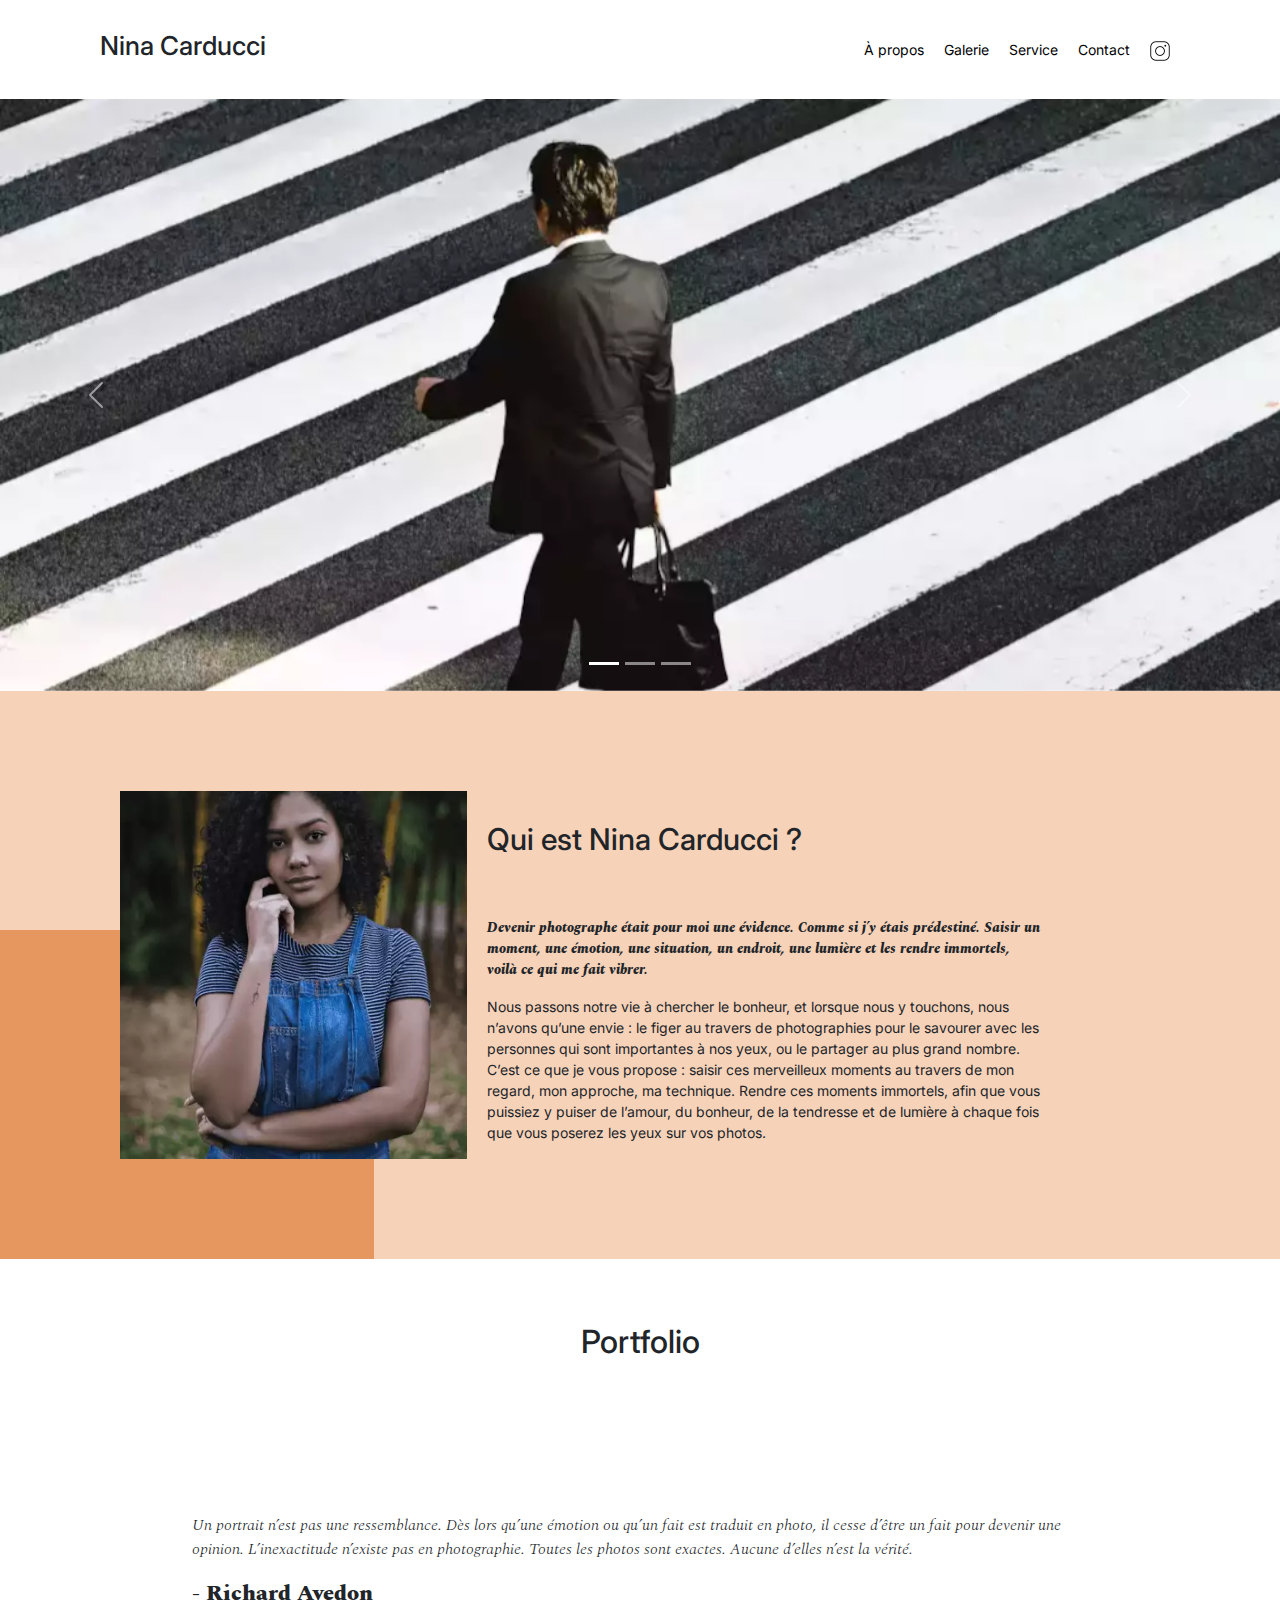
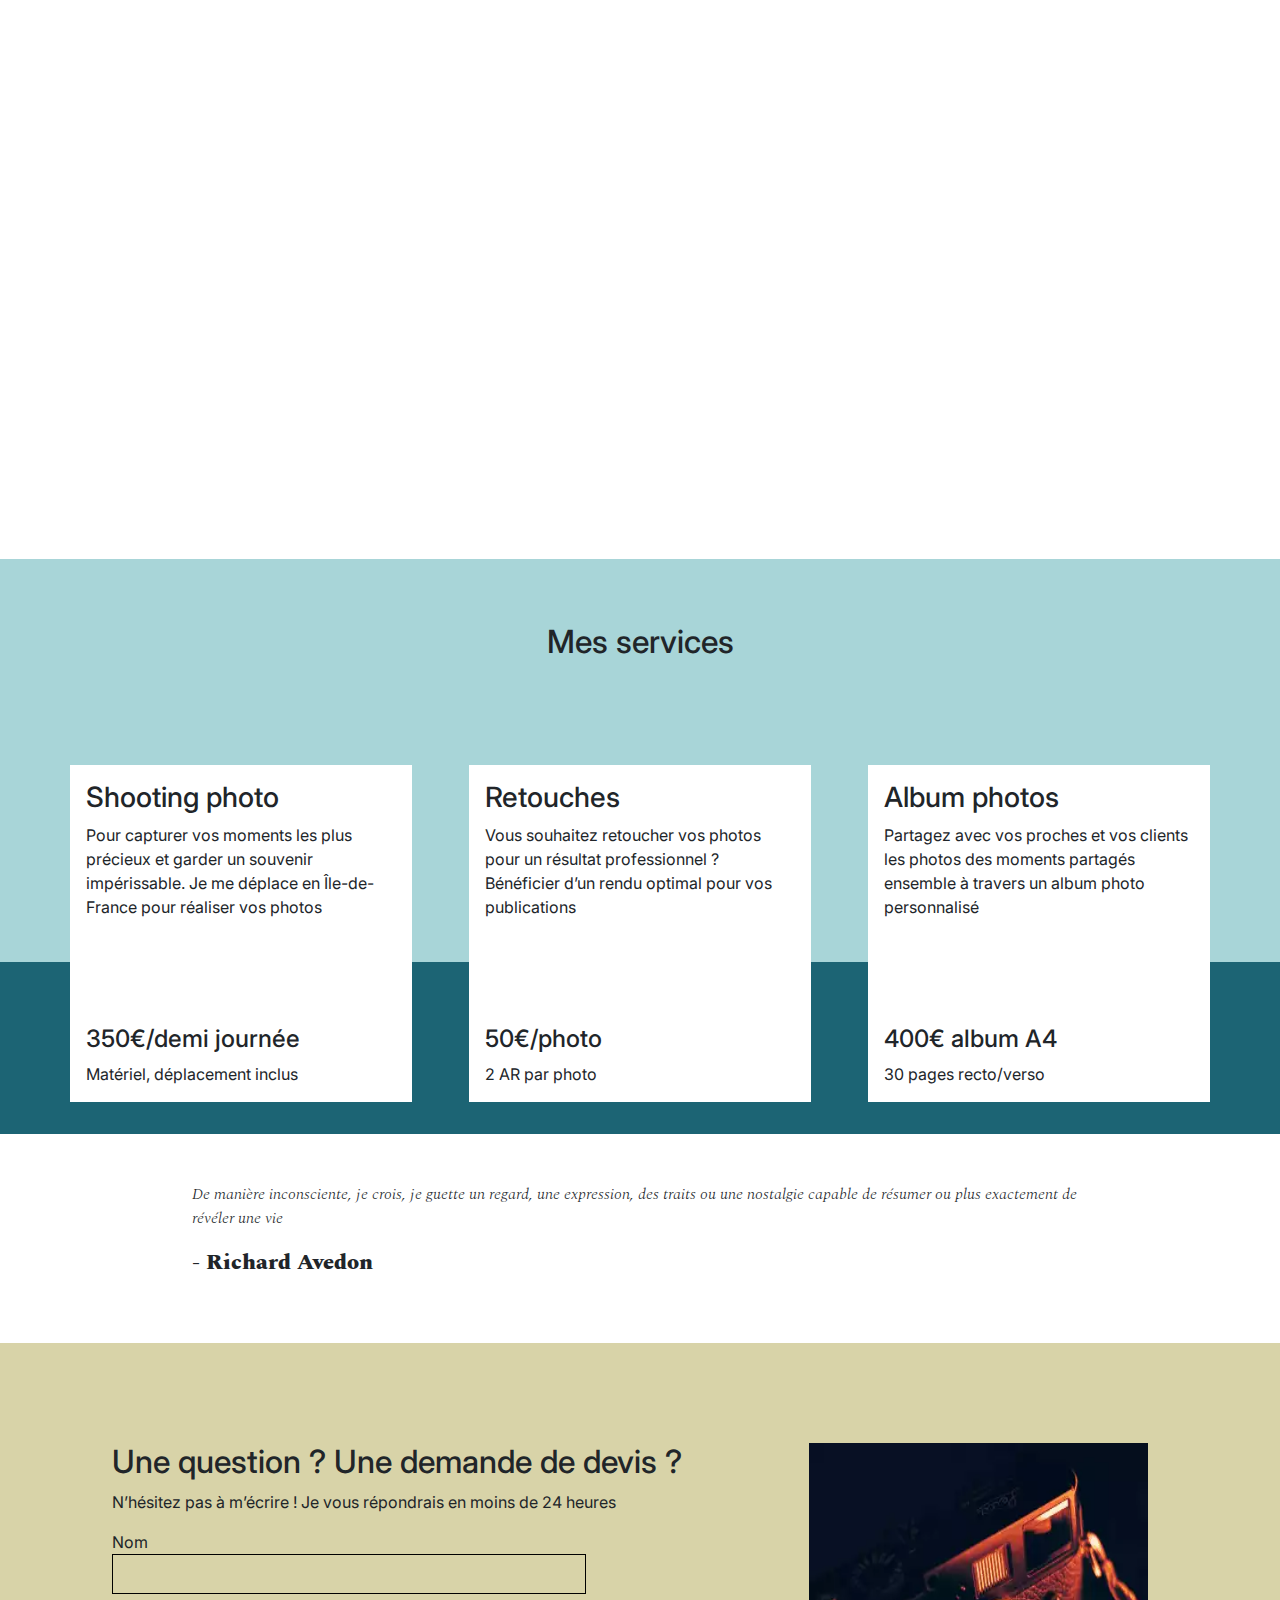
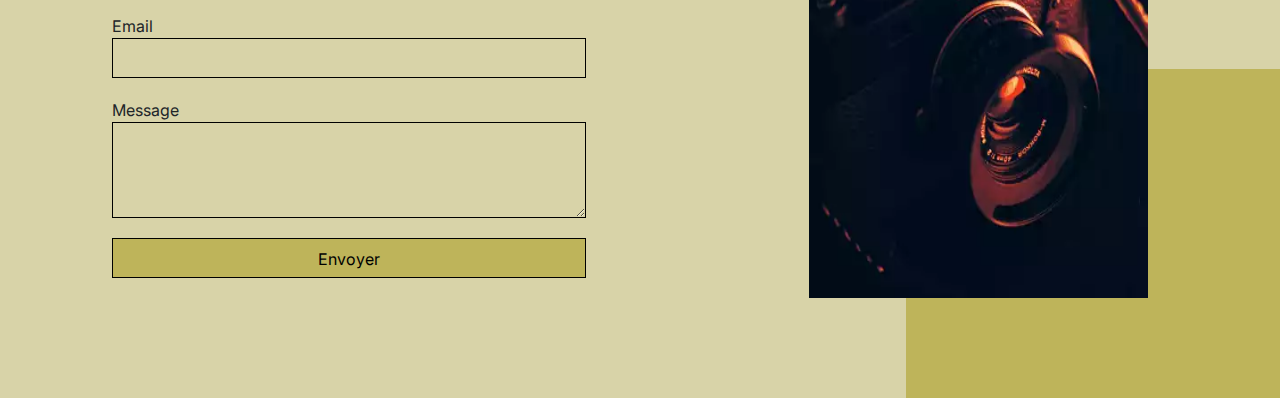
==== index.html @ c4b58dfb "Redimensionnement 1st img slider + logo IG" ====
<!DOCTYPE html>
<html lang="fr">
<head>
	<title>Gallerie Photos Nina Carducci</title>
	<meta name="description" content="Bienvenue sur la gallerie photo de Nina Carducci, photographe Freelance à Bordeaux. Passionnée par la photo, je vous propose mes services tels que : Shooting photo, retouches, album photos.">
	<meta name="viewport" content="width=device-width, initial-scale=1.0">
	<link rel="stylesheet" href="./assets/bootstrap/bootstrap.min.css">
	<link rel="stylesheet" href="./assets/style.min.css">
	<link rel="preconnect" href="https://fonts.googleapis.com">
	<link rel="preconnect" href="https://fonts.gstatic.com" crossorigin>
	<link rel="preload" as="script" href="./assets/bootstrap/bootstrap.bundle.min.js" fetchpriority="high">
	<link href="https://fonts.googleapis.com/css2?family=Inter&family=Spectral:ital,wght@0,400;1,300;1,400;1,800&display=swap" rel="stylesheet">
	<meta charset="UTF-8">
</head>
<body>
	<header>
		<div class="top-header">
			<h1 class="name">Nina Carducci</h1>
			<div class="nav">   
				<ul>
					<li><a href="#about">À propos</a></li>
					<li><a href="#gallery">Galerie</a></li>
					<li><a href="#services">Service</a></li>
					<li><a href="#contact">Contact</a></li>
					<li><a class="social-link" href="https://www.instagram.com/ninacarducci.photo/?hl=fr" target="_blank"><img src="assets/images/instagram.png" alt="Logo instagram" width="20px" height="20px"></a></li>
				</ul>
			</div>
		</div>
	</header>
	<div id="header">
		
		<div id="carouselExampleIndicators" class="carousel slide" data-bs-ride="carousel">
			<div class="carousel-indicators">
				<button type="button" data-bs-target="#carouselExampleIndicators" data-bs-slide-to="0" class="active" aria-current="true" aria-label="Slide 1"></button>
				<button type="button" data-bs-target="#carouselExampleIndicators" data-bs-slide-to="1" aria-label="Slide 2"></button>
				<button type="button" data-bs-target="#carouselExampleIndicators" data-bs-slide-to="2" aria-label="Slide 3"></button>
			</div>
			<div class="carousel-inner">
				<div class="carousel-item active">
					<img src="./assets/images/slider/photo-ryoji-iwata-min-min.webp" class="d-block" alt="Photo d'un homme traversant la rue" width="100%" height="100%" loading="eager">
				</div>
				<div class="carousel-item">
					<img src="./assets/images/slider/photo-nicholas-green-min.webp" class="d-block" alt="Photo de spectateurs lors d'un évenement" width="100%" height="100%" loading="lazy">
				</div>
				<div class="carousel-item">
					<img src="./assets/images/slider/photo-edward-cisneros-min.webp" class="d-block" alt="Photo de mariage" width="100%" height="100%" loading="lazy">
				</div>
			</div>
			<button class="carousel-control-prev" type="button" data-bs-target="#carouselExampleIndicators" data-bs-slide="prev">
				<span class="carousel-control-prev-icon" aria-hidden="true"></span>
				<span class="visually-hidden">Previous</span>
			</button>
			<button class="carousel-control-next" type="button" data-bs-target="#carouselExampleIndicators" data-bs-slide="next">
				<span class="carousel-control-next-icon" aria-hidden="true"></span>
				<span class="visually-hidden">Next</span>
			</button>
		</div>
	</div>
	<main>
		<div id="about">
			<div class="picture left">
				<img src="./assets/images/nina-min.webp" alt="Portrait de Nina Carducci" width="100%" height="100%">
			</div>
			<div id="about-me">
				<h2 class="about-me__title">Qui est Nina Carducci ?</h2>
				<p class="about-me__introduction">Devenir photographe était pour moi une évidence. Comme si j’y étais prédestiné. Saisir un moment, une émotion, une situation, un endroit, une lumière et les rendre immortels, voilà ce qui me fait vibrer.</p>
				<p>Nous passons notre vie à chercher le bonheur, et lorsque nous y touchons, nous n’avons qu’une envie : le figer au travers de photographies pour le savourer avec les personnes qui sont importantes à nos yeux, ou le partager au plus grand nombre.
					C’est ce que je vous propose : saisir ces merveilleux moments au travers de mon regard, mon approche, ma technique. Rendre ces moments immortels, afin que vous puissiez y puiser de l’amour, du bonheur, de la tendresse et de lumière à chaque fois que vous poserez les yeux sur vos photos.</p>
				</div>
			</div>
			<div id="gallery">
				<h2 class="title">Portfolio</h2>
				<div class="container py-3">
					<div class="gallery" style="display: none">
						<img data-gallery-tag="Concert" class="gallery-item" src="./assets/images/gallery/concerts/photo-concert-aaron-paul-min.webp" alt="Photo de concert Aaron Paul" width="100%" height="100%"/>
						<img data-gallery-tag="Entreprises" class="gallery-item" src="./assets/images/gallery/entreprise/photo-ali-morshedlou-min.webp" alt="Photo entreprise Ali Morshedlou" width="100%" height="100%"/>
						<img data-gallery-tag="Entreprises" class="gallery-item" src="./assets/images/gallery/entreprise/photo-jason-goodman-min.webp" alt="Photo entreprise Jason Goodman" width="100%" height="100%"/>
						<img data-gallery-tag="Mariages" class="gallery-item" src="./assets/images/gallery/mariage/mariage-hannah-busing-min.webp" alt="Photo de mariage Hanna Busing" width="100%" height="100%"/>
						<img data-gallery-tag="Portrait" class="gallery-item" src="./assets/images/gallery/portraits/portrait-ade-tunji-min.webp" alt="Photo portrait Ade Tunji" width="100%" height="100%"/>
						<img data-gallery-tag="Mariages" class="gallery-item" src="./assets/images/gallery/mariage/mariage-jakob-owens-min.webp" alt="Photo de mariage Jakob Owens" width="100%" height="100%"/>
						<img data-gallery-tag="Portrait" class="gallery-item" src="./assets/images/gallery/portraits/portrait-nino-van-prattenburg-min.webp" alt="Photo portrait Nino Van Prattenburg" width="100%" height="100%"/>
						<img data-gallery-tag="Concert" class="gallery-item" src="./assets/images/gallery/concerts/photo-concert-austin-neill-min.webp" alt="Photo de concert Austin Neill" width="100%" height="100%"/>
						<img data-gallery-tag="Entreprises" class="gallery-item" src="./assets/images/gallery/entreprise/photo-mateus-campos-felipe-min.webp" alt="Photo entreprise de Mateus Campos Felipe" width="100%" height="100%"/>
					</div>
				</div>
				<div class="quote">
					<figure>
						<blockquote>
							<p class="quote__text">Un portrait n’est pas une ressemblance. Dès lors qu’une émotion ou qu’un fait est traduit en photo, il cesse d’être un fait pour devenir une opinion. L’inexactitude n’existe pas en photographie. Toutes les photos sont exactes. Aucune d’elles n’est la vérité.</p>
						</blockquote>
						<figcaption class="quote__author">- Richard Avedon</figcaption>
					</figure>
				</div>
			</div>
			<div id="services">
				<h2 class="title">Mes services</h2>
				<div class="container">
					<div class="service">
						<div class="service__description">
							<h3>Shooting photo</h3>
							<p>Pour capturer vos moments les plus précieux et garder un souvenir impérissable. Je me déplace en Île-de-France pour réaliser vos photos</p>
						</div>
						<div class="service__price">
							<h4>350€/demi journée</h4>
							<span>Matériel, déplacement inclus</span>
						</div>
						
					</div>
					<div class="service">
						<div class="service__description">
							<h3>Retouches</h3>
							<p>Vous souhaitez retoucher vos photos pour un résultat professionnel ? Bénéficier d’un rendu optimal pour vos publications</p>
						</div>
						<div class="service__price">
							<h4>50€/photo</h4>
							<span>2 AR par photo</span>
						</div>
					</div>
					<div class="service">
						<div class="service__description">
							<h3>Album photos</h3>
							<p>Partagez avec vos proches et vos clients les photos des moments partagés ensemble à travers un album photo personnalisé</p>
						</div>
						<div class="service__price">
							<h4>400€ album A4</h4>
							<span>30 pages recto/verso</span>
						</div>
					</div>
				</div>
			</div>
			<div class="quote">
				<figure>
					<blockquote>
						<p class="quote__text">De manière inconsciente, je crois, je guette un regard, une expression, des traits ou une nostalgie capable de résumer ou plus exactement de révéler une vie</p>
					</blockquote>
					<figcaption class="quote__author">- Richard Avedon</figcaption>
				</figure>
			</div>
		</main>
		<footer>
			<div id="contact">
				<div class="container">
					<div class="form-container">
						<h2>Une question ? Une demande de devis ?</h2>
						<p> N’hésitez pas à m’écrire ! Je vous répondrais en moins de 24 heures</p>
						<form action="" method="post">
							<label for="nom">Nom</label>
							<input type="text" name="nom" id="nom">
							<label for="email">Email</label>
							<input type="email" name="email" id="email">
							<label for="message">Message</label>
							<textarea name="message" id="message" cols="30" rows="10"></textarea>
							<input type="submit" value="Envoyer"/>
						</form>
					</div>
					<div class="picture right">
						<img src="./assets/images/camera-min.webp" alt="Camera" width="100%" height="100%">
					</div>
				</div>
			</div>
		</footer>
	</body>
	<script defer src="./assets/bootstrap/bootstrap.bundle.min.js"></script>
	<script defer src="https://code.jquery.com/jquery-3.4.1.min.js" integrity="sha256-CSXorXvZcTkaix6Yvo6HppcZGetbYMGWSFlBw8HfCJo=" crossorigin="anonymous"></script>
	<script defer src="./assets/maugallery.min.js"></script>
	<script defer src="./assets/scripts.min.js"></script>
	</html>
---- assets/style.min.css ----
body{max-width:1920px;margin:auto}*{font-family:'Inter';font-style:normal}.top-header{background-color:#fff;position:sticky;top:0;z-index:1000;display:flex;justify-content:space-between;padding-inline:100px;padding-block:30px;align-items:center}.top-header .name{font-size:26px}.nav ul{display:flex;list-style-type:none;font-size:14px;margin-bottom:0}.nav li{padding-inline:10px}.nav a{text-decoration:none;color:#000}.social-link img{width:20px}#about{display:flex;background-color:#F6D2B8;padding-inline:100px;padding-block:100px;position:relative}.picture.left::before{content:' ';background-color:#E5975F;width:374px;height:329px;position:absolute;bottom:0;left:0;z-index:-1}.picture{flex:1;margin:0 20px;z-index:0}.picture img{width:100%}#about-me{flex:2}.about-me__title{margin-top:1em;margin-bottom:60px;font-size:30px}.about-me__introduction{font-family:'Spectral';font-weight:800;font-style:italic;width:60%}#about-me p{width:80%;font-size:14px}#gallery{min-height:100vh}.title{text-align:center;padding-block:2em}.gallery .nav{justify-content:center}.nav-pills .nav-link.active,.nav-pills .show>.nav-link{background-color:#000;border-radius:0}.nav-pills .nav-link{color:#000}.item-column{position:relative;margin-bottom:0!important;padding:0}.item-column::after{content:"";display:block;padding-bottom:100%}.gallery-item{position:absolute;width:100%;height:100%;object-fit:cover;padding:.5em}.mg-prev,.mg-next{width:30px;height:30px;border-radius:0%;justify-content:center;align-items:center;display:flex;font-size:24px}.quote{font-family:'Spectral';font-style:italic;width:70%;margin:auto;padding-block:3em}.quote__text{font-family:Spectral;font-style:italic;font-weight:300}.quote__author{font-family:Spectral;font-weight:800;font-size:22px}#services{margin:auto;background-color:#A8D5D8;position:relative}#services .container::before{content:' ';background-color:#1C6474;position:absolute;width:100%;height:30%;bottom:0;left:0;z-index:0}#services .container{justify-content:space-between;display:flex;padding:2em 0}.service{background-color:#fff;max-width:390px;width:30%;height:337px;padding:1em;display:flex;flex-direction:column;justify-content:space-between;z-index:1}#contact{margin:auto;background-color:#D8D3A8;position:relative;padding-inline:100px;padding-block:100px}#contact .container{display:flex}.picture.right::before{content:' ';background-color:#BEB45A;width:374px;height:329px;position:absolute;bottom:0;right:0;z-index:-1}.form-container{flex:2}form{display:flex;flex-direction:column;width:70%;align-items:flex-start}form input{width:100%;background-color:transparent;border:solid 1px;height:2.5em;margin-bottom:20px}form textarea{width:100%;background-color:transparent;border:solid 1px;height:5em;line-height:2.5em;font-size:1.2em;margin-bottom:20px}input[type="submit"]{background-color:#BEB45A;padding:.5em 1em}@media all and (max-width:1180px){.picture{flex:2}#about,#contact .container{align-items:center}.about-me__title{margin-top:0;margin-bottom:1em}#about-me h2,#about-me p{width:100%}}@media all and (max-width:1000px){#about{flex-direction:column}.picture{width:50%}.picture.left::before{width:100%;height:30%;position:absolute;bottom:auto;top:0;left:0;z-index:-1}.about-me__title{text-align:center;margin-top:1em}#services .container{flex-direction:column}.service{width:100%;max-width:100%;height:auto;margin:2em 0}.service__description{margin-bottom:1em}#services .container::before{width:30%;height:100%;bottom:0;right:0;left:auto;z-index:0}#contact .container{flex-direction:column}#contact .picture.right{margin-top:1em}.picture.right::before{width:100%;height:30%;position:absolute;bottom:0;right:0;z-index:-1}}@media all and (max-width:650px){.top-header{flex-direction:column;padding-inline:0}.top-header .nav,.top-header .nav ul{width:100%;padding:0 0 0 0}.top-header .nav li{flex:1;padding-block:1em;text-align:center}.picture.left::before,.picture.right::before{height:150px}#services .container{align-items:center}.service{max-width:90%}#about,#contact{padding-inline:2em;padding-block:2em}form{width:100%}.picture{width:80%}}
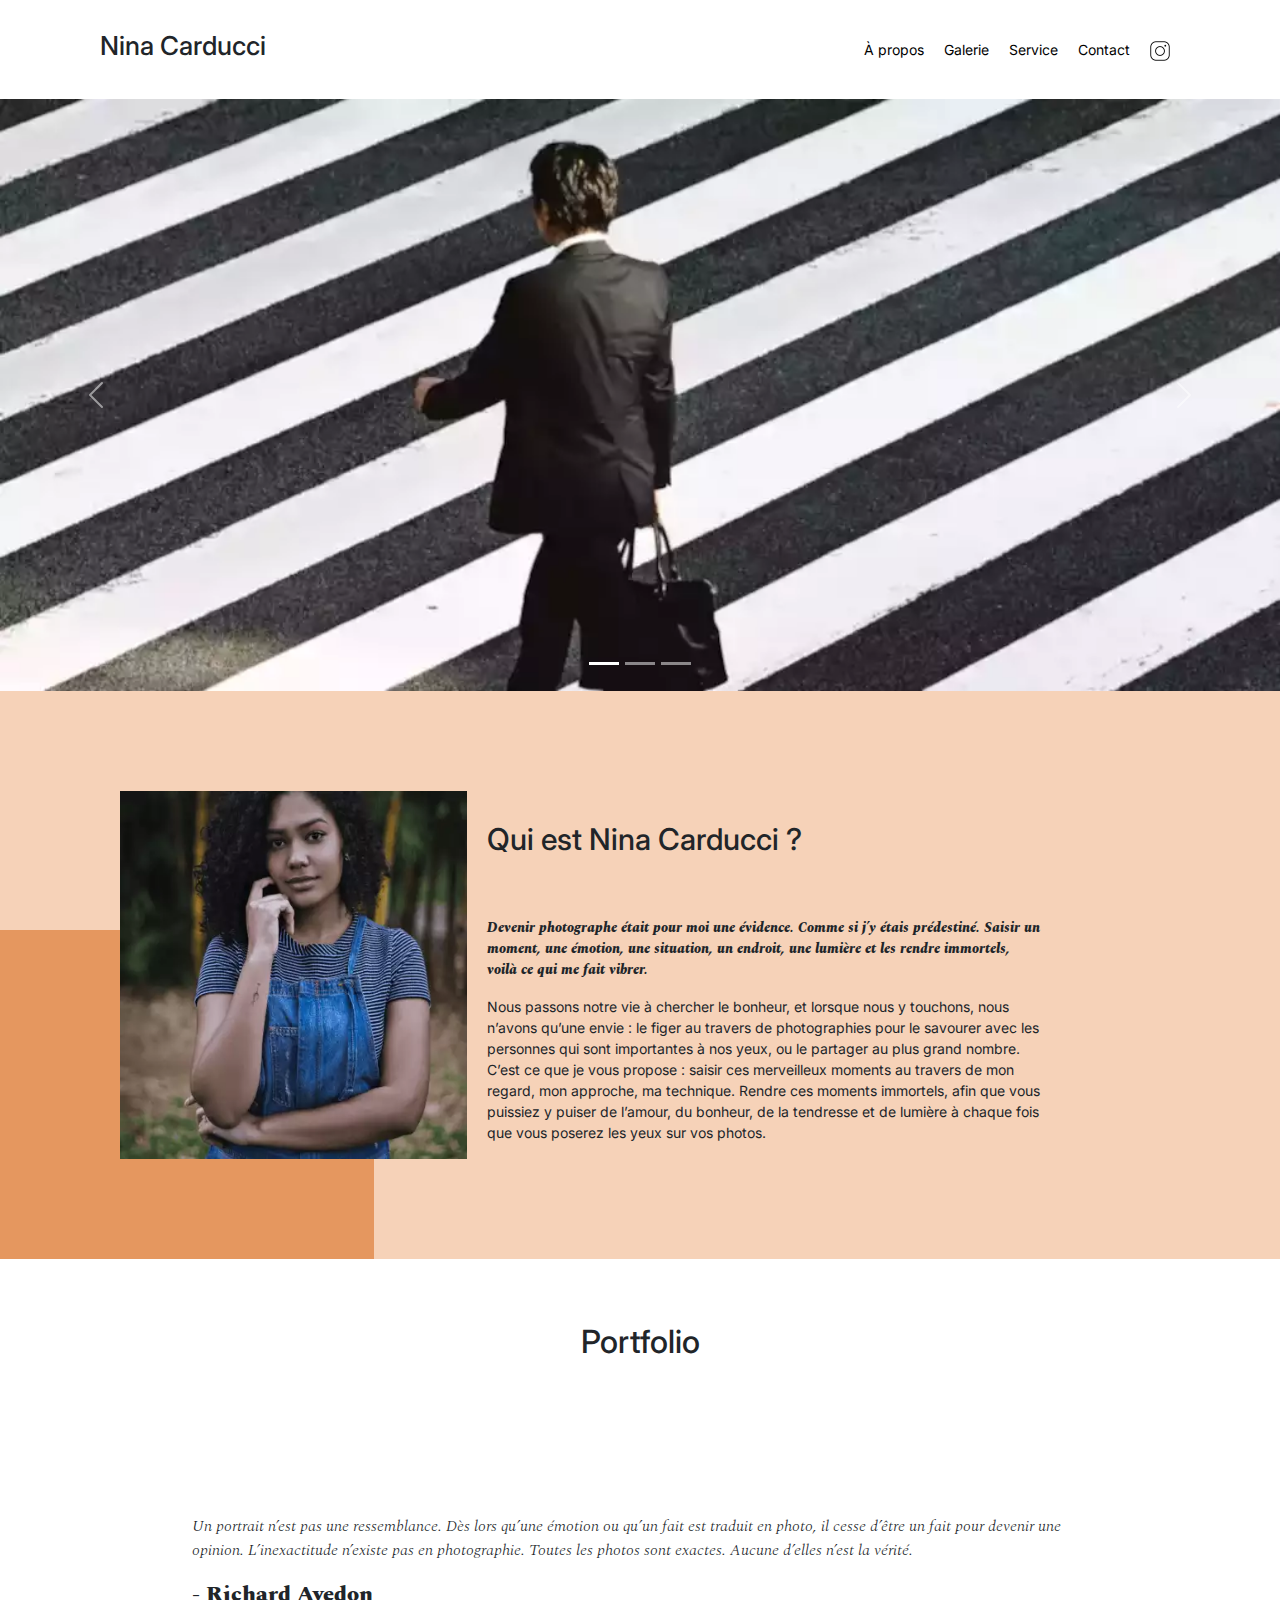
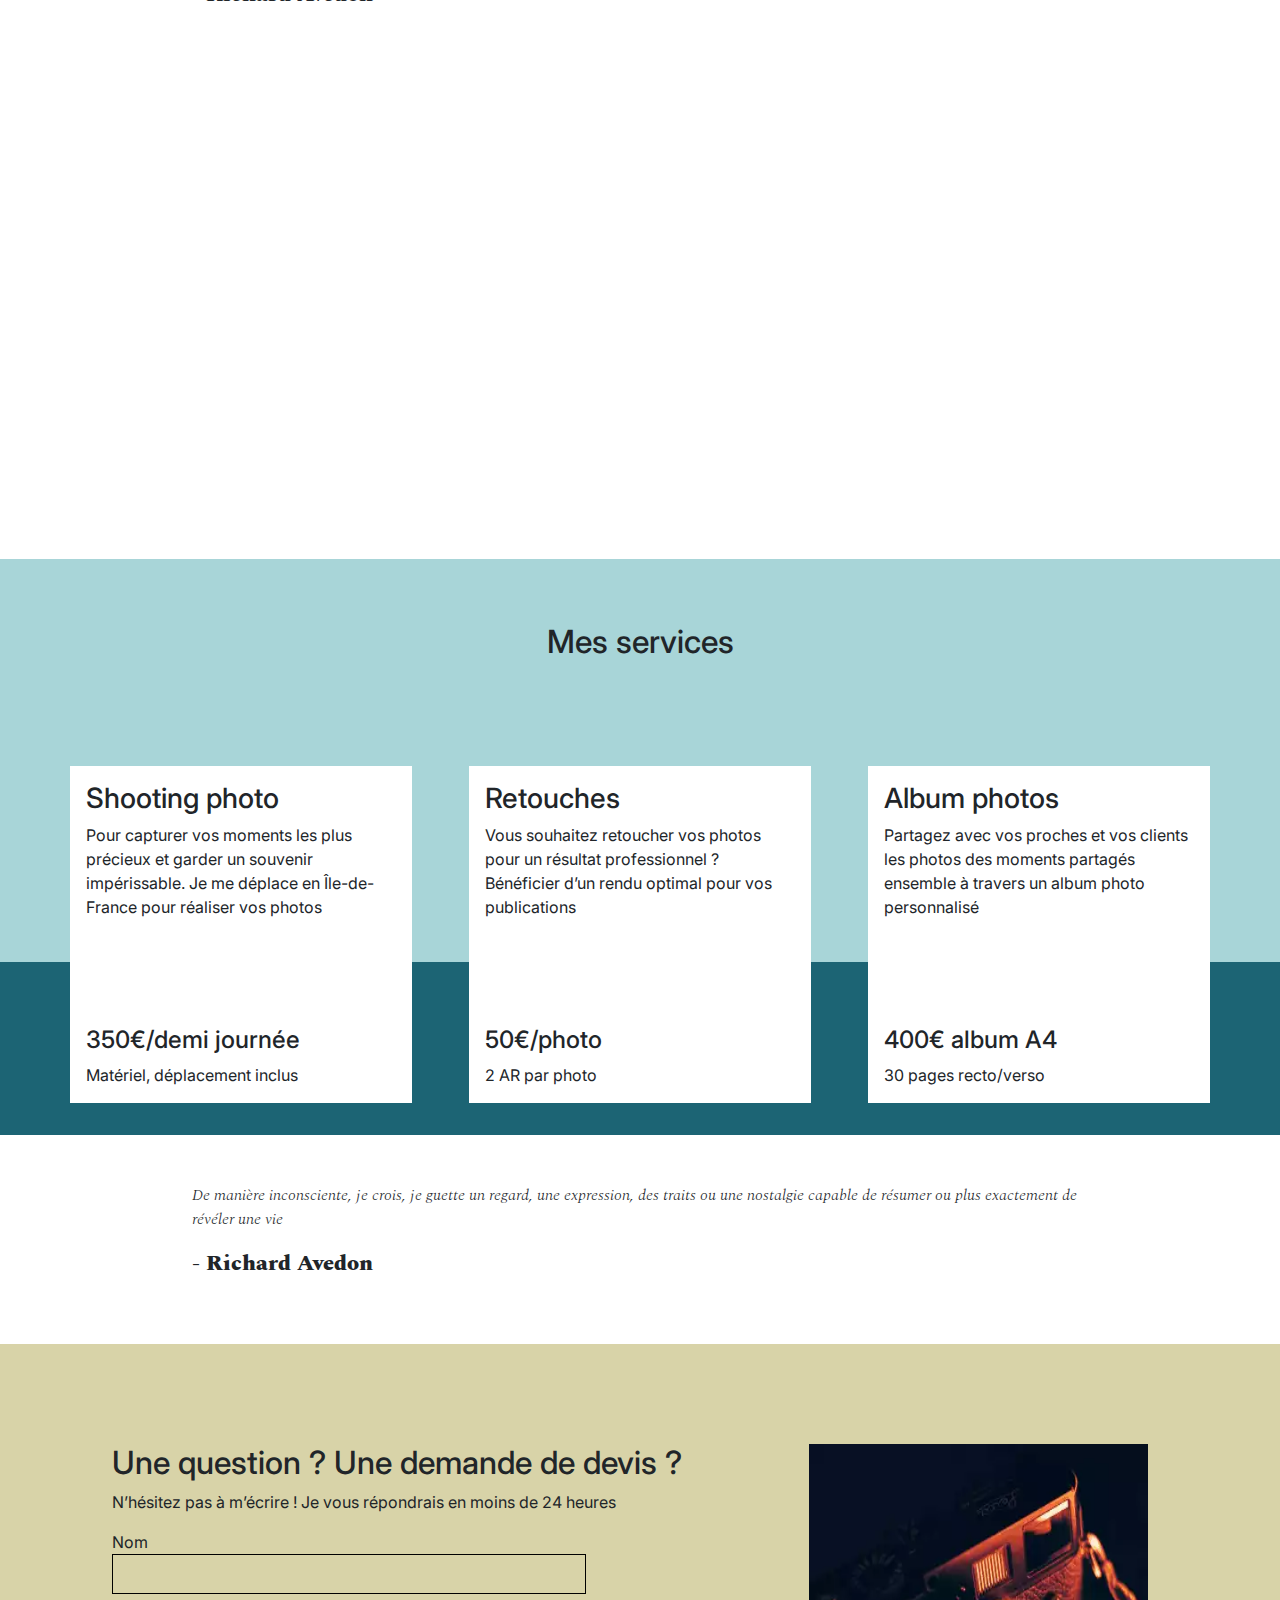
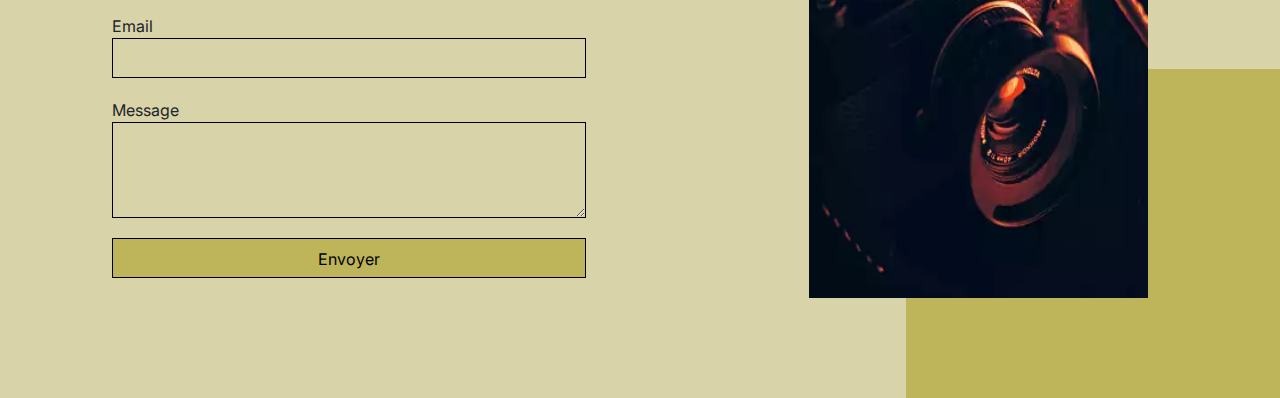
==== commit 2d1e1406: "Edit 1st img slider" ====
--- a/index.html
+++ b/index.html
@@ -37,7 +37,7 @@
 			</div>
 			<div class="carousel-inner">
 				<div class="carousel-item active">
-					<img src="./assets/images/slider/photo-ryoji-iwata-min-min.webp" class="d-block" alt="Photo d'un homme traversant la rue" width="100%" height="100%" loading="eager">
+					<img src="./assets/images/slider/photo-ryoji-iwata-min-min-min.webp" class="d-block" alt="Photo d'un homme traversant la rue" width="100%" height="100%" loading="eager">
 				</div>
 				<div class="carousel-item">
 					<img src="./assets/images/slider/photo-nicholas-green-min.webp" class="d-block" alt="Photo de spectateurs lors d'un évenement" width="100%" height="100%" loading="lazy">
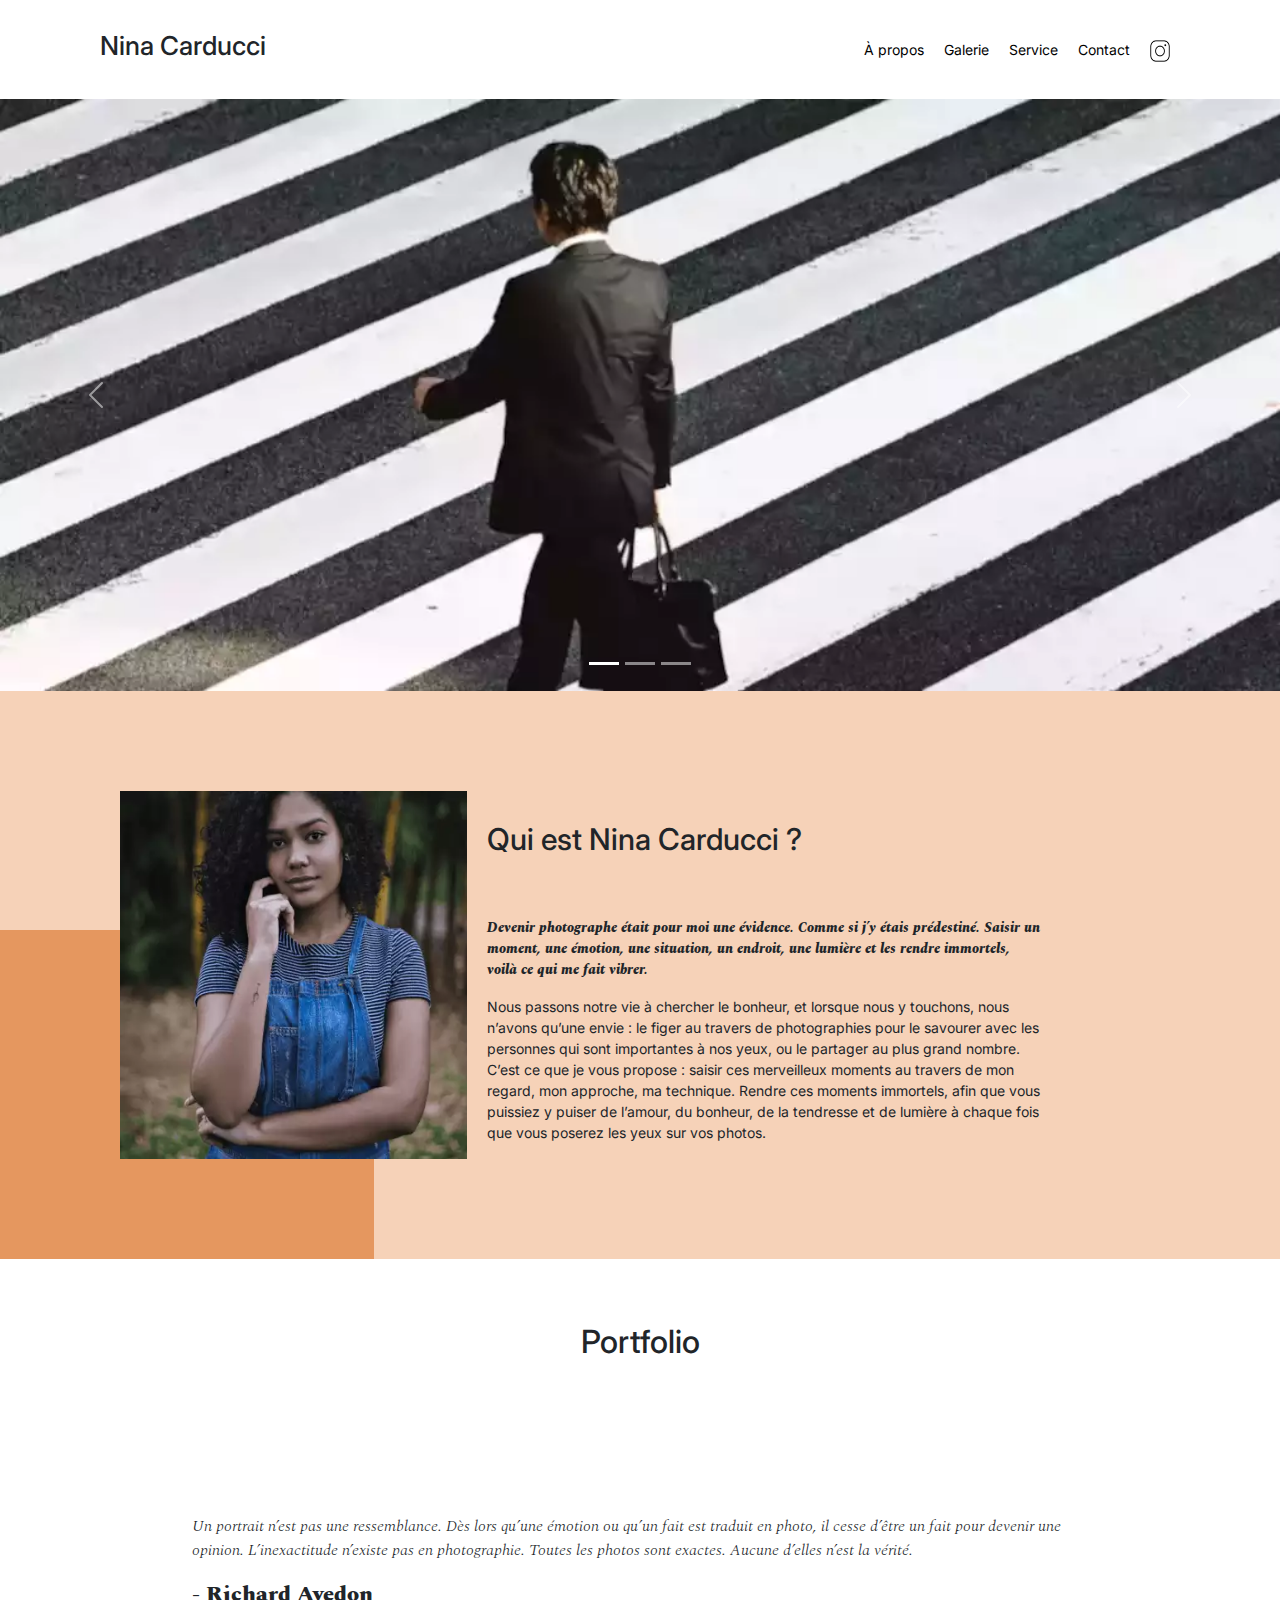
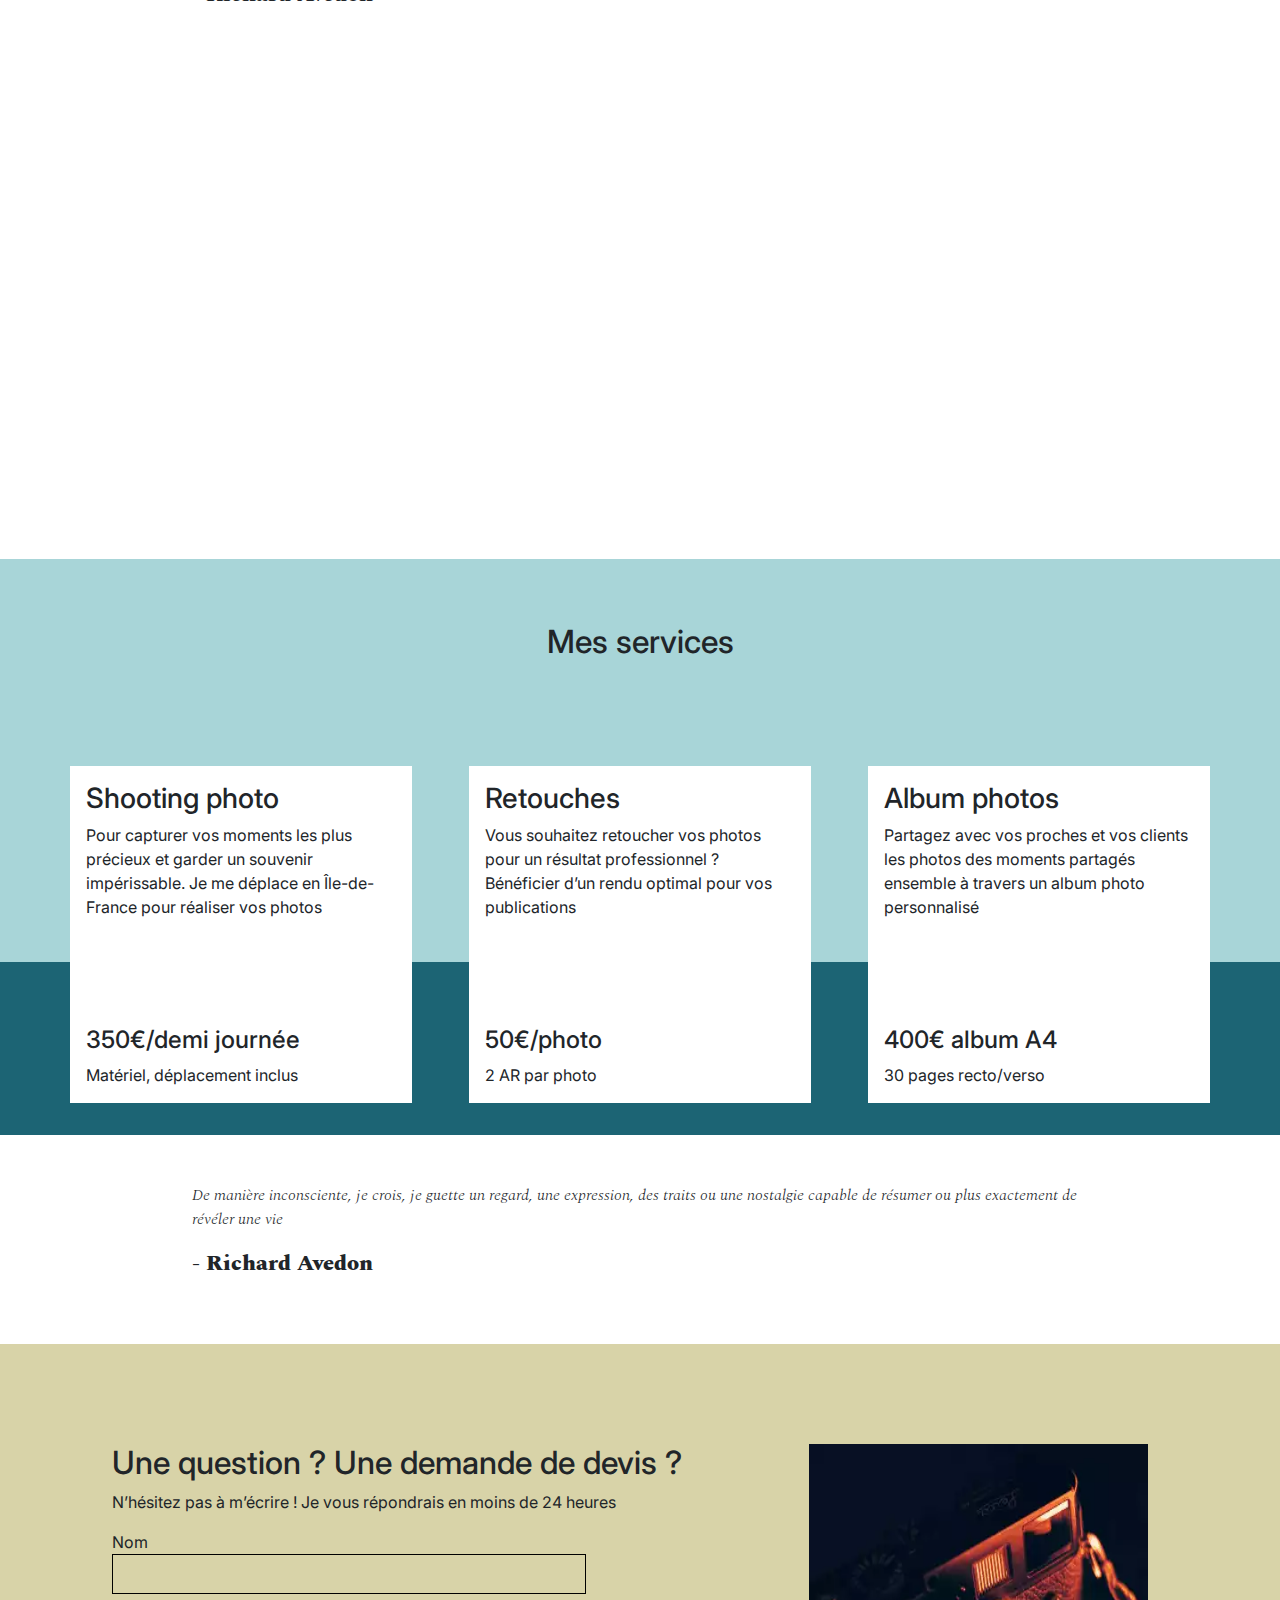
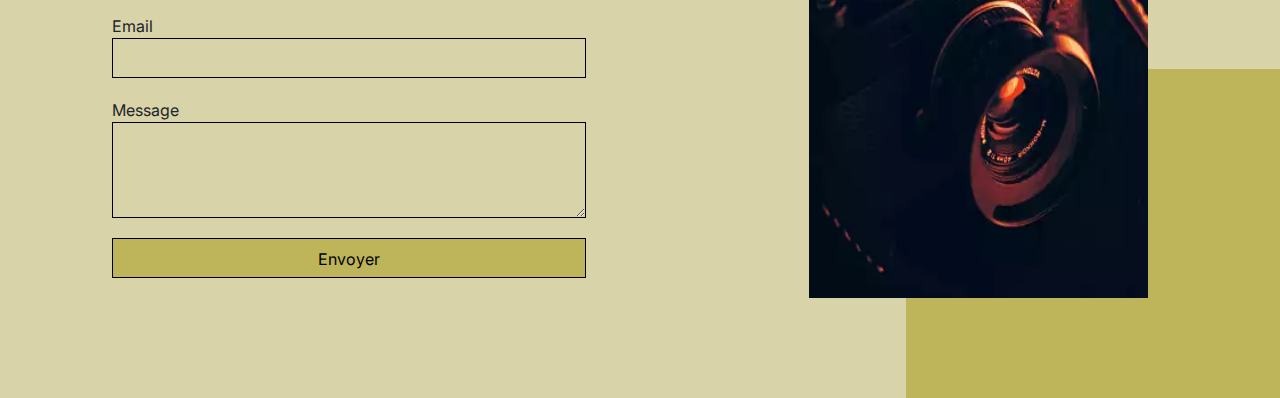
==== commit 96e54dc0: "edit ig logo" ====
--- a/index.html
+++ b/index.html
@@ -22,7 +22,7 @@
 					<li><a href="#gallery">Galerie</a></li>
 					<li><a href="#services">Service</a></li>
 					<li><a href="#contact">Contact</a></li>
-					<li><a class="social-link" href="https://www.instagram.com/ninacarducci.photo/?hl=fr" target="_blank"><img src="assets/images/instagram.png" alt="Logo instagram" width="20px" height="20px"></a></li>
+					<li><a class="social-link" href="https://www.instagram.com/ninacarducci.photo/?hl=fr" target="_blank"><img src="assets/images/instagram.png" alt="Logo instagram" width="100%" height="100%"></a></li>
 				</ul>
 			</div>
 		</div>
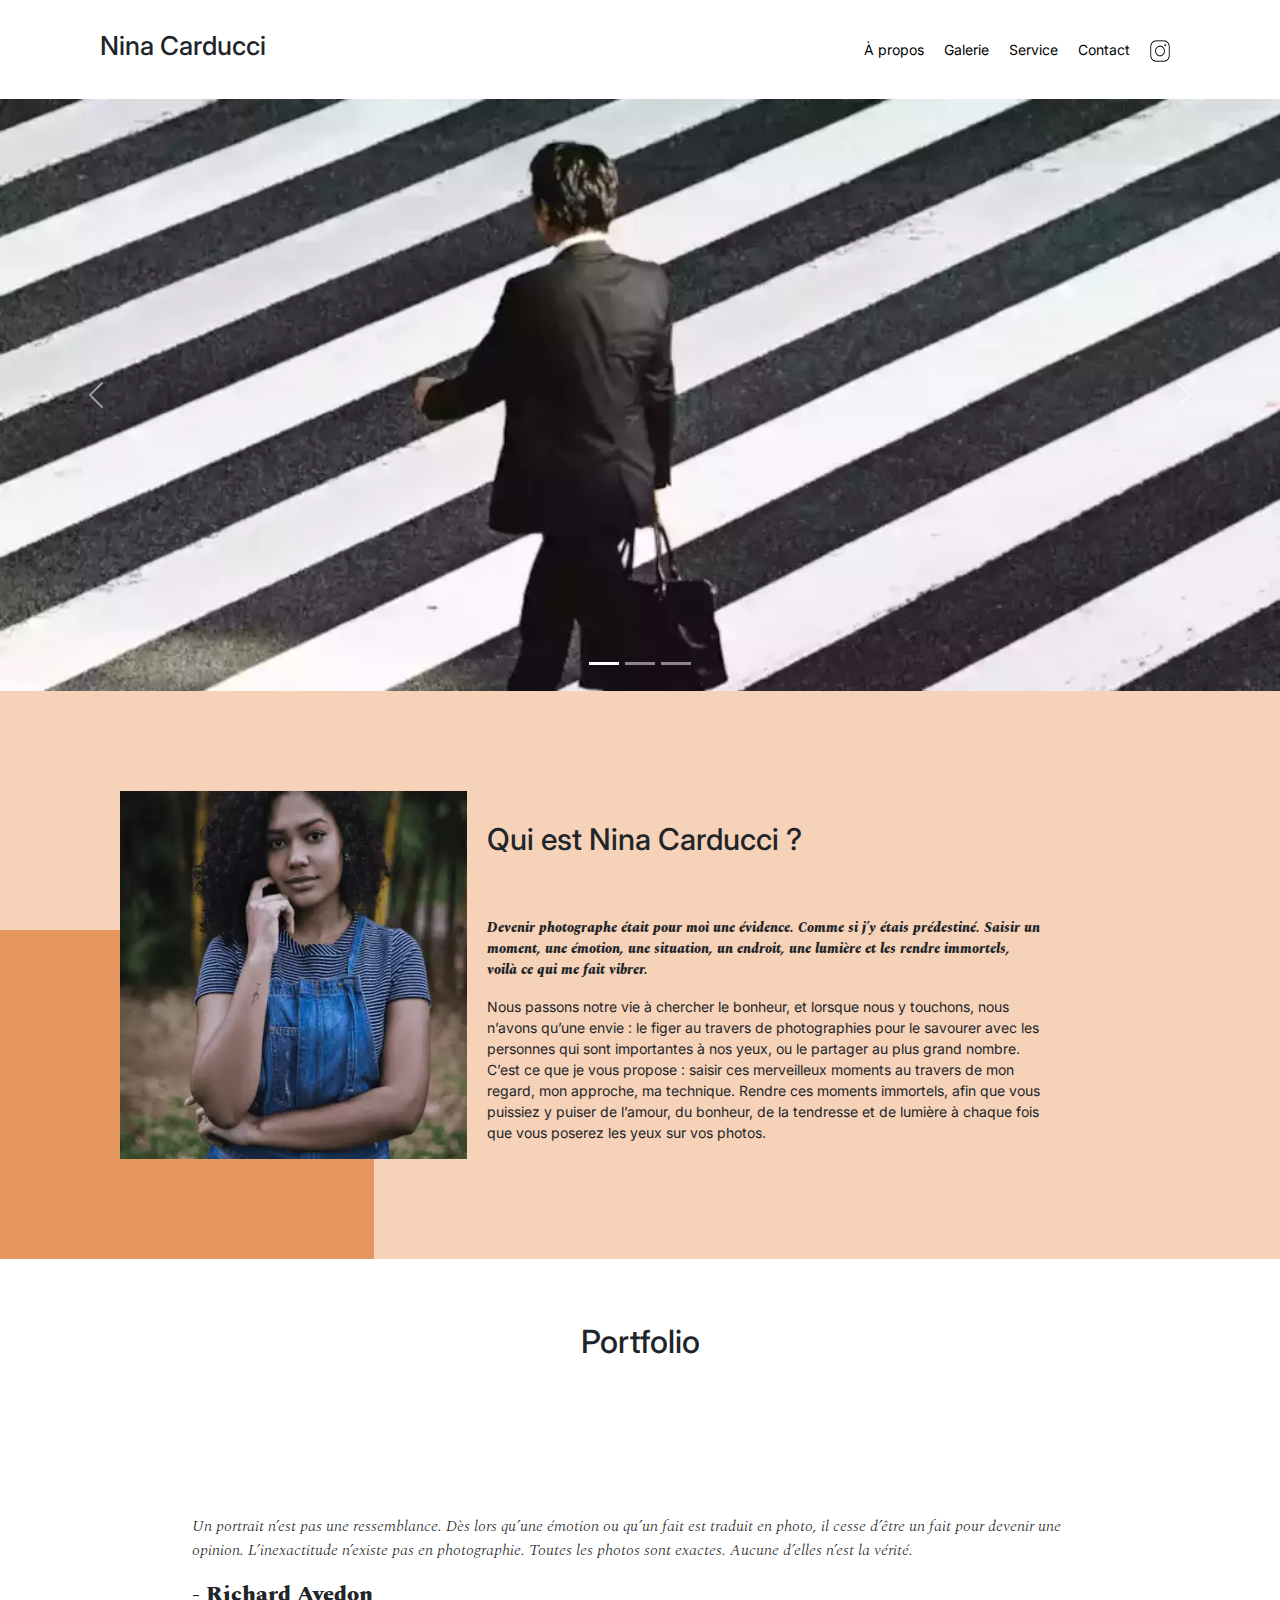
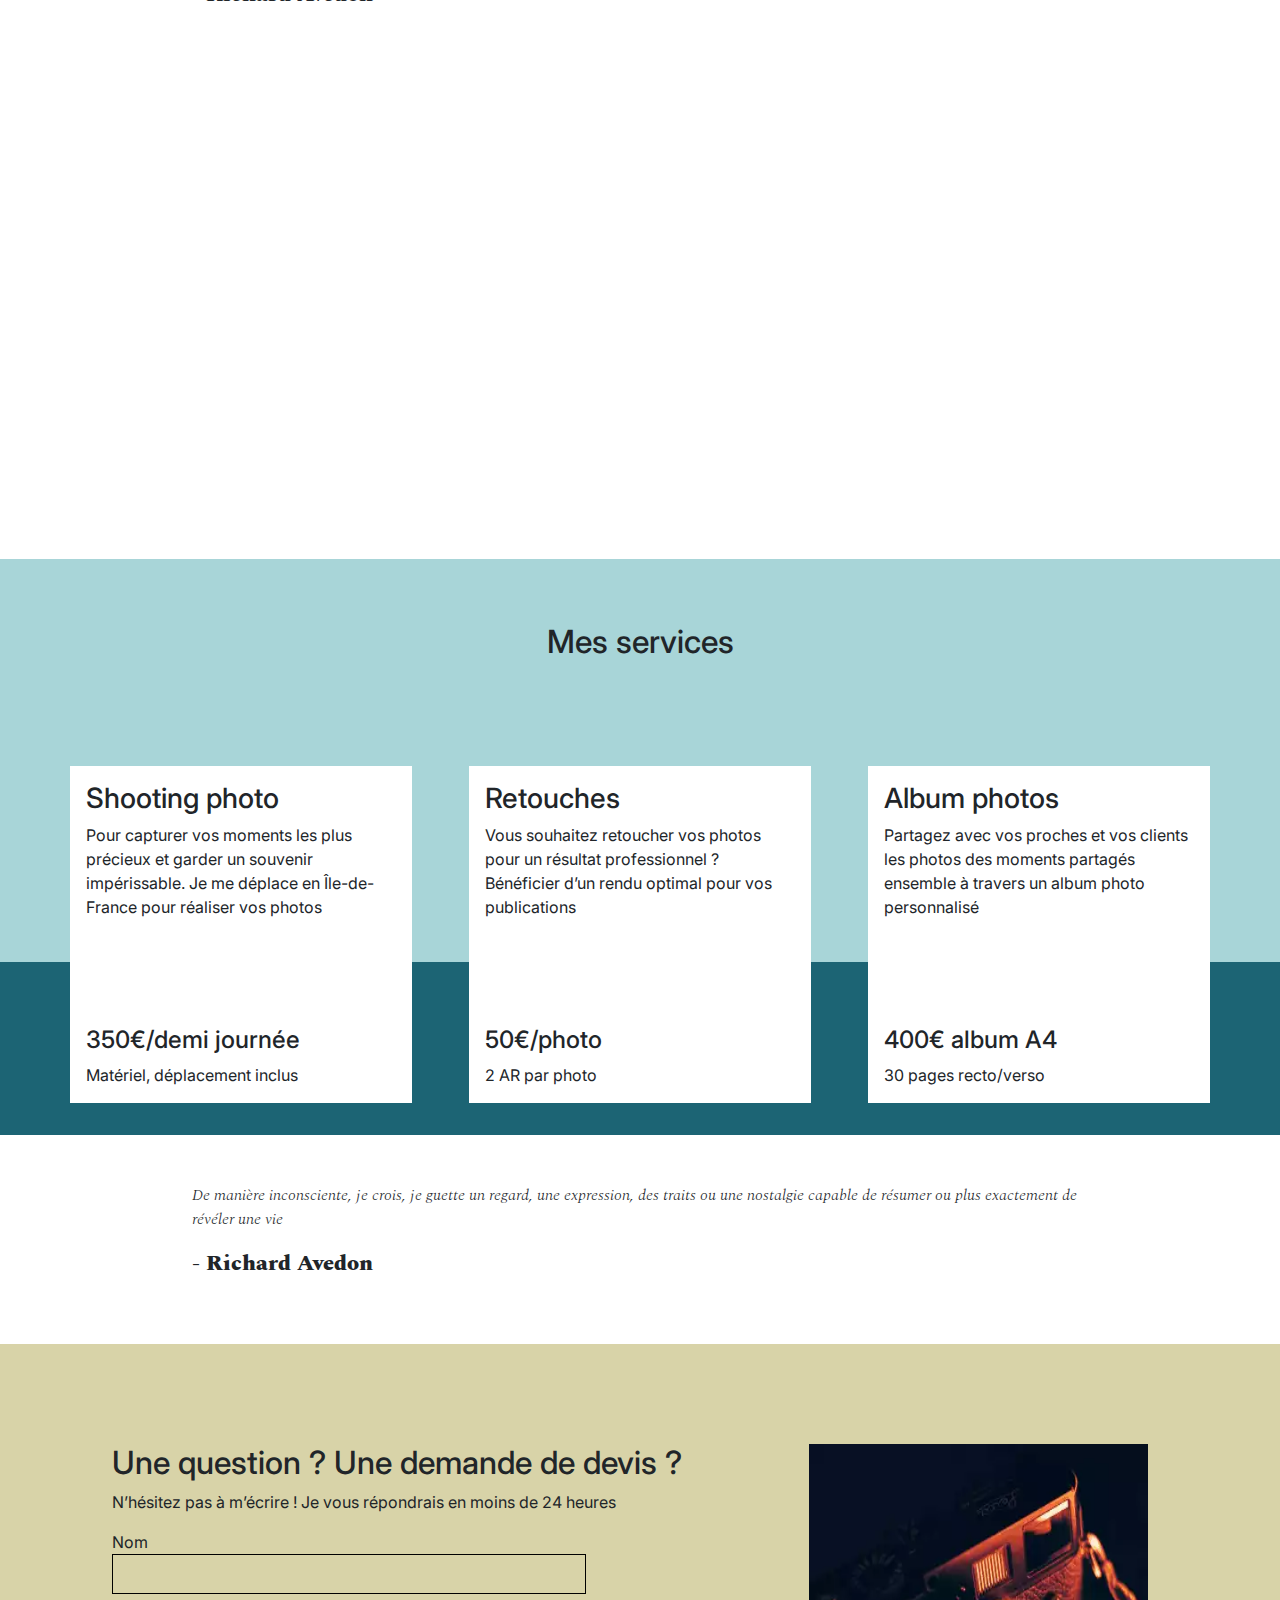
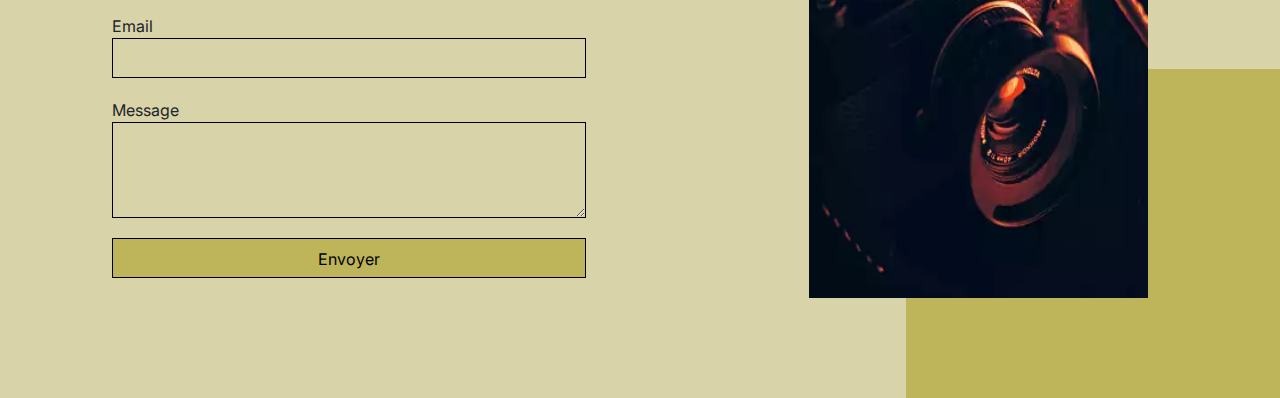
==== commit a1df5079: "compress 1st slider img" ====
--- a/index.html
+++ b/index.html
@@ -37,7 +37,7 @@
 			</div>
 			<div class="carousel-inner">
 				<div class="carousel-item active">
-					<img src="./assets/images/slider/photo-ryoji-iwata-min-min-min.webp" class="d-block" alt="Photo d'un homme traversant la rue" width="100%" height="100%" loading="eager">
+					<img src="./assets/images/slider/photo-ryoji-iwata-min-min-min-min.webp" class="d-block" alt="Photo d'un homme traversant la rue" width="100%" height="100%" loading="eager">
 				</div>
 				<div class="carousel-item">
 					<img src="./assets/images/slider/photo-nicholas-green-min.webp" class="d-block" alt="Photo de spectateurs lors d'un évenement" width="100%" height="100%" loading="lazy">
